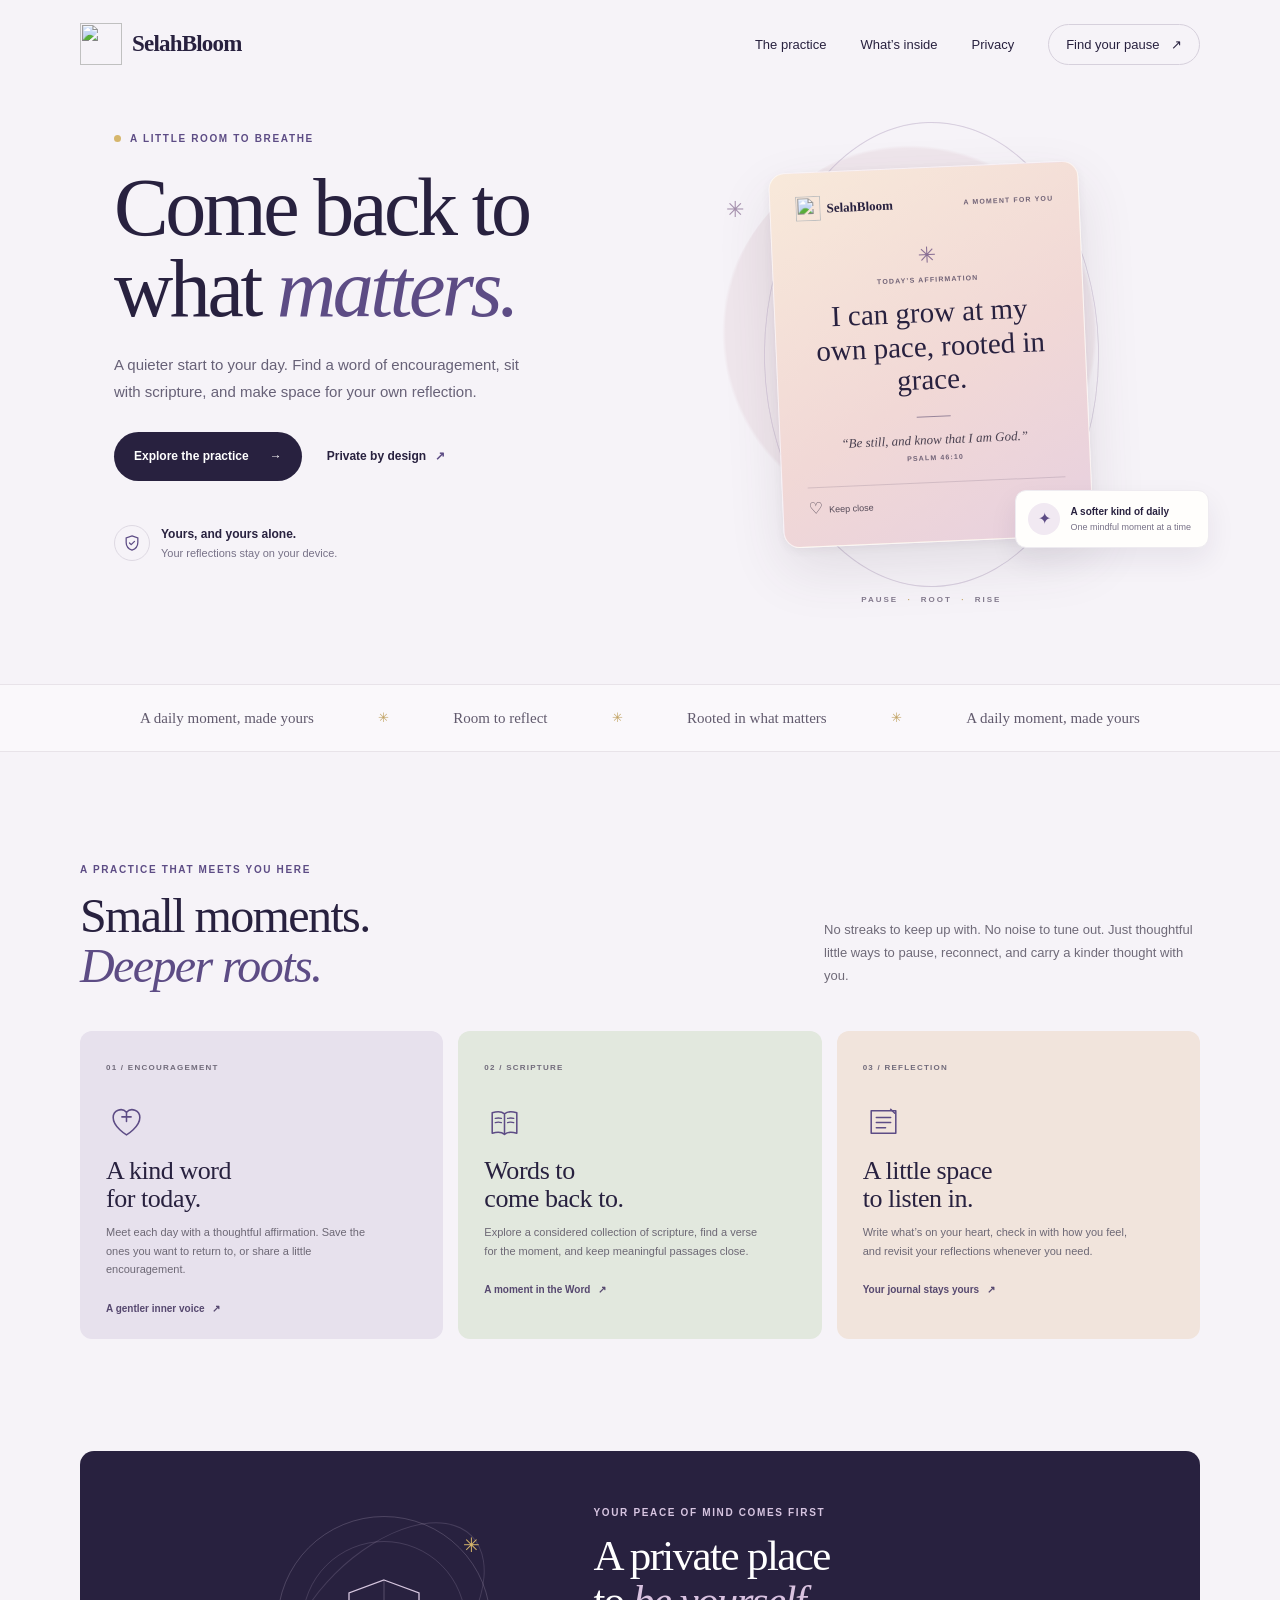
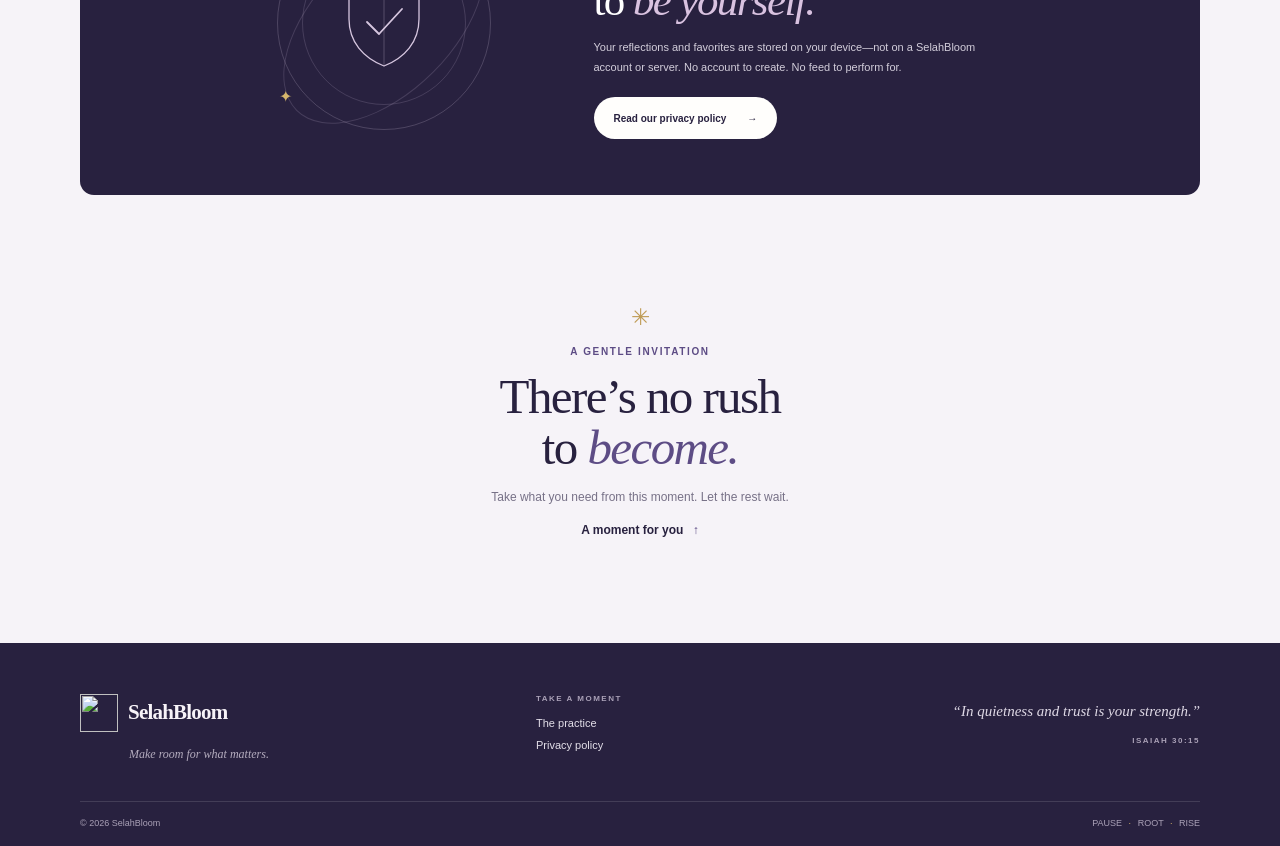
==== index.html @ 2f88e000 "first commit" ====
<!doctype html>
<html lang="en">
  <head>
    <meta charset="utf-8">
    <meta name="viewport" content="width=device-width, initial-scale=1">
    <meta name="theme-color" content="#f6f3f8">
    <meta name="description" content="Make room for a quieter kind of growth. SelahBloom brings daily affirmations, scripture, and private reflection into one gentle ritual.">
    <title>SelahBloom — Pause. Root. Rise.</title>
    <link rel="icon" type="image/png" href="../assets/favicon.png">
    <link rel="stylesheet" href="styles.css">
    <script src="script.js" defer></script>
  </head>
  <body>
    <a class="skip-link" href="#main">Skip to content</a>
    <header class="site-header">
      <div class="shell header-inner">
        <a class="brand" href="index.html" aria-label="SelahBloom home">
          <img src="../assets/brand-mark.png" alt="" width="42" height="42">
          <span class="brand-wordmark">SelahBloom</span>
        </a>
        <button class="menu-toggle" type="button" aria-expanded="false" aria-controls="primary-nav" aria-label="Open navigation">
          <span></span><span></span>
        </button>
        <nav class="primary-nav" id="primary-nav" aria-label="Main navigation">
          <a href="#practice">The practice</a>
          <a href="#features">What’s inside</a>
          <a href="privacy.html">Privacy</a>
          <a class="nav-cta" href="#practice">Find your pause <span aria-hidden="true">↗</span></a>
        </nav>
      </div>
    </header>

    <main id="main">
      <section class="hero shell" id="practice">
        <div class="hero-copy">
          <p class="eyebrow"><span class="eyebrow-dot"></span> A little room to breathe</p>
          <h1>Come back to<br>what <em>matters.</em></h1>
          <p class="hero-description">A quieter start to your day. Find a word of encouragement, sit with scripture, and make space for your own reflection.</p>
          <div class="hero-actions">
            <a class="button button-dark" href="#features">Explore the practice <span aria-hidden="true">→</span></a>
            <a class="text-link" href="privacy.html">Private by design <span aria-hidden="true">↗</span></a>
          </div>
          <div class="hero-note">
            <span class="note-icon" aria-hidden="true">
              <svg viewBox="0 0 24 24" fill="none"><path d="M12 3.5 19 6v5.3c0 4.5-2.9 7.7-7 9.2-4.1-1.5-7-4.7-7-9.2V6l7-2.5Z" stroke="currentColor" stroke-width="1.5"/><path d="m9 12 2 2 4-4" stroke="currentColor" stroke-width="1.5" stroke-linecap="round" stroke-linejoin="round"/></svg>
            </span>
            <span><strong>Yours, and yours alone.</strong><br>Your reflections stay on your device.</span>
          </div>
        </div>

        <div class="hero-art" aria-label="A preview of a daily SelahBloom affirmation">
          <div class="sun-wash"></div>
          <div class="orbit orbit-one"></div>
          <div class="orbit orbit-two"></div>
          <div class="sparkle sparkle-one">✳</div>
          <div class="sparkle sparkle-two">✦</div>
          <div class="preview-card">
            <div class="preview-top">
              <span class="preview-brand"><img src="../assets/brand-mark.png" alt="" width="25" height="25"> SelahBloom</span>
              <span class="preview-date">A MOMENT FOR YOU</span>
            </div>
            <span class="preview-ornament" aria-hidden="true">✳</span>
            <p class="preview-label">TODAY’S AFFIRMATION</p>
            <blockquote>I can grow at my own pace, rooted in grace.</blockquote>
            <span class="preview-rule"></span>
            <p class="preview-scripture">“Be still, and know that I am God.”</p>
            <p class="preview-reference">PSALM 46:10</p>
            <div class="preview-bottom">
              <span><span class="tiny-heart">♡</span> Keep close</span>
              <span class="preview-counter">01 <i>/</i> 05</span>
            </div>
          </div>
          <div class="floating-note"><span class="floating-mark">✦</span><span><strong>A softer kind of daily</strong><br>One mindful moment at a time</span></div>
          <p class="art-caption">PAUSE <span>·</span> ROOT <span>·</span> RISE</p>
        </div>
      </section>

      <section class="ticker" aria-label="SelahBloom values">
        <div class="ticker-inner"><span>A daily moment, made yours</span><i>✳</i><span>Room to reflect</span><i>✳</i><span>Rooted in what matters</span><i>✳</i><span>A daily moment, made yours</span></div>
      </section>

      <section class="intro-section shell" id="features">
        <div class="section-heading">
          <p class="eyebrow">A practice that meets you here</p>
          <h2>Small moments.<br><em>Deeper roots.</em></h2>
        </div>
        <p class="section-intro">No streaks to keep up with. No noise to tune out. Just thoughtful little ways to pause, reconnect, and carry a kinder thought with you.</p>
      </section>

      <section class="feature-grid shell" aria-label="SelahBloom features">
        <article class="feature-card feature-lilac">
          <span class="feature-index">01 / ENCOURAGEMENT</span>
          <span class="feature-icon" aria-hidden="true">
            <svg viewBox="0 0 40 40" fill="none"><path d="M20 33s-13-7.7-13-17a7.5 7.5 0 0 1 13-5.1A7.5 7.5 0 0 1 33 16c0 9.3-13 17-13 17Z" stroke="currentColor" stroke-width="1.5"/><path d="M20 11v9m-4.5-4.5h9" stroke="currentColor" stroke-width="1.5" stroke-linecap="round"/></svg>
          </span>
          <h3>A kind word<br>for today.</h3>
          <p>Meet each day with a thoughtful affirmation. Save the ones you want to return to, or share a little encouragement.</p>
          <span class="feature-link">A gentler inner voice <span aria-hidden="true">↗</span></span>
        </article>
        <article class="feature-card feature-sage">
          <span class="feature-index">02 / SCRIPTURE</span>
          <span class="feature-icon" aria-hidden="true">
            <svg viewBox="0 0 40 40" fill="none"><path d="M20 12.5c-3-2.5-7-2.5-12-1v20c5-1.5 9-1.5 12 1m0-20c3-2.5 7-2.5 12-1v20c-5-1.5-9-1.5-12 1m0-20v20" stroke="currentColor" stroke-width="1.5" stroke-linecap="round" stroke-linejoin="round"/><path d="M11 17c2-.5 4-.5 6 0m-6 4c2-.5 4-.5 6 0m6-4c2-.5 4-.5 6 0m-6 4c2-.5 4-.5 6 0" stroke="currentColor" stroke-width="1.3" stroke-linecap="round"/></svg>
          </span>
          <h3>Words to<br>come back to.</h3>
          <p>Explore a considered collection of scripture, find a verse for the moment, and keep meaningful passages close.</p>
          <span class="feature-link">A moment in the Word <span aria-hidden="true">↗</span></span>
        </article>
        <article class="feature-card feature-peach">
          <span class="feature-index">03 / REFLECTION</span>
          <span class="feature-icon" aria-hidden="true">
            <svg viewBox="0 0 40 40" fill="none"><path d="M8 9.5h24v22H8zM13 16h14M13 21h14m-14 5h9" stroke="currentColor" stroke-width="1.5" stroke-linecap="round" stroke-linejoin="round"/><path d="m27 8 4 4" stroke="currentColor" stroke-width="1.5" stroke-linecap="round"/></svg>
          </span>
          <h3>A little space<br>to listen in.</h3>
          <p>Write what’s on your heart, check in with how you feel, and revisit your reflections whenever you need.</p>
          <span class="feature-link">Your journal stays yours <span aria-hidden="true">↗</span></span>
        </article>
      </section>

      <section class="privacy-banner shell">
        <div class="privacy-art" aria-hidden="true">
          <div class="privacy-ring"></div>
          <svg viewBox="0 0 120 120" fill="none"><path d="M60 17 95 30v26c0 23-14.5 39-35 47C39.5 95 25 79 25 56V30l35-13Z" stroke="currentColor" stroke-width="1.3"/><path d="M43 59 55 71l23-25" stroke="currentColor" stroke-width="1.8" stroke-linecap="round" stroke-linejoin="round"/><path d="M60 17v86" stroke="currentColor" stroke-width=".8" opacity=".35"/></svg>
          <span class="privacy-leaf leaf-a">✳</span><span class="privacy-leaf leaf-b">✦</span>
        </div>
        <div class="privacy-copy">
          <p class="eyebrow">Your peace of mind comes first</p>
          <h2>A private place<br>to <em>be yourself.</em></h2>
          <p>Your reflections and favorites are stored on your device—not on a SelahBloom account or server. No account to create. No feed to perform for.</p>
          <a class="button button-light" href="privacy.html">Read our privacy policy <span aria-hidden="true">→</span></a>
        </div>
      </section>

      <section class="closing-note shell">
        <span class="closing-star" aria-hidden="true">✳</span>
        <p class="eyebrow">A gentle invitation</p>
        <h2>There’s no rush<br>to <em>become.</em></h2>
        <p>Take what you need from this moment. Let the rest wait.</p>
        <a class="text-link" href="#main">A moment for you <span aria-hidden="true">↑</span></a>
      </section>
    </main>

    <footer class="site-footer">
      <div class="shell footer-main">
        <div class="footer-brand">
          <a class="brand brand-light" href="index.html">
            <img src="../assets/brand-mark.png" alt="" width="40" height="40">
            <span class="brand-wordmark">SelahBloom</span>
          </a>
          <p>Make room for what matters.</p>
        </div>
        <div class="footer-links">
          <span>TAKE A MOMENT</span>
          <a href="#features">The practice</a>
          <a href="privacy.html">Privacy policy</a>
        </div>
        <p class="footer-verse">“In quietness and trust is your strength.”<br><span>ISAIAH 30:15</span></p>
      </div>
      <div class="shell footer-bottom"><span>© <span data-year>2026</span> SelahBloom</span><span>PAUSE <i>·</i> ROOT <i>·</i> RISE</span></div>
    </footer>
  </body>
</html>
---- styles.css ----
:root {
  color-scheme: light;
  --ink: #28213f;
  --plum: #5d4c85;
  --muted: #777187;
  --paper: #f6f3f8;
  --white: #fffefc;
  --gold: #d6b66c;
  --sage: #dce5d8;
  --serif: "Iowan Old Style", "Palatino Linotype", "Book Antiqua", Georgia, serif;
  --sans: "Avenir Next", Avenir, "Segoe UI", sans-serif;
}

* { box-sizing: border-box; }

html {
  scroll-behavior: smooth;
  scroll-padding-top: 90px;
}

body {
  margin: 0;
  background: var(--paper);
  color: var(--ink);
  font-family: var(--sans);
  -webkit-font-smoothing: antialiased;
}

a { color: inherit; }

a:focus-visible, button:focus-visible {
  outline: 3px solid #ba8f48;
  outline-offset: 4px;
}

.shell { width: min(1120px, calc(100% - 64px)); margin-inline: auto; }

.skip-link {
  position: absolute;
  top: -60px;
  left: 16px;
  z-index: 20;
  padding: 10px 14px;
  border-radius: 6px;
  background: var(--white);
}

.skip-link:focus { top: 12px; }

.site-header { position: relative; z-index: 5; }

.header-inner {
  min-height: 88px;
  display: flex;
  align-items: center;
  justify-content: space-between;
}

.brand {
  display: inline-flex;
  align-items: center;
  gap: 10px;
  text-decoration: none;
}

.brand img { width: 42px; height: 42px; object-fit: contain; }

.brand-wordmark {
  font-family: var(--serif);
  font-size: 23px;
  font-weight: 600;
  letter-spacing: -.8px;
}

.primary-nav { display: flex; align-items: center; gap: 34px; }

.primary-nav a, .footer-links a {
  font-size: 13px;
  text-decoration: none;
  transition: color .2s ease;
}

.primary-nav a:hover, .footer-links a:hover { color: #a17839; }

.nav-cta {
  padding: 12px 17px;
  border: 1px solid #d6d0dc;
  border-radius: 999px;
}

.nav-cta span { padding-left: 8px; }

.menu-toggle { display: none; }

.hero {
  min-height: 596px;
  display: grid;
  grid-template-columns: 1fr 1fr;
  align-items: center;
  gap: 45px;
  padding-top: 14px;
  padding-bottom: 78px;
}

.hero-copy { position: relative; z-index: 1; padding: 0 0 12px 34px; }

.eyebrow {
  display: flex;
  align-items: center;
  gap: 9px;
  margin: 0 0 23px;
  color: var(--plum);
  font-size: 10px;
  font-weight: 700;
  letter-spacing: 1.65px;
  text-transform: uppercase;
}

.eyebrow-dot { width: 7px; height: 7px; border-radius: 50%; background: var(--gold); }

h1, h2, h3, p { margin-top: 0; }

h1, h2, h3 { font-family: var(--serif); font-weight: 400; }

h1 {
  margin-bottom: 21px;
  font-size: clamp(58px, 7vw, 82px);
  line-height: .99;
  letter-spacing: -3.4px;
}

h1 em, h2 em { color: var(--plum); font-weight: 400; }

.hero-description {
  max-width: 432px;
  margin-bottom: 27px;
  color: #676177;
  font-size: 15px;
  line-height: 1.8;
}

.hero-actions { display: flex; align-items: center; gap: 25px; }

.button {
  display: inline-flex;
  align-items: center;
  justify-content: center;
  gap: 21px;
  min-height: 49px;
  padding: 0 20px;
  border-radius: 999px;
  font-size: 12px;
  font-weight: 600;
  text-decoration: none;
  transition: transform .2s ease, box-shadow .2s ease;
}

.button:hover { transform: translateY(-2px); }
.button-dark { background: var(--ink); color: white; }
.button-dark:hover { box-shadow: 0 8px 20px #28213f24; }
.button-light { background: #fffefc; color: var(--ink); }
.button-light:hover { box-shadow: 0 8px 20px #15112824; }

.text-link {
  color: var(--ink);
  font-size: 12px;
  font-weight: 600;
  text-decoration: none;
}

.text-link span { padding-left: 6px; color: var(--plum); }

.hero-note {
  display: flex;
  align-items: center;
  gap: 11px;
  margin-top: 43px;
  color: var(--muted);
  font-size: 11px;
  line-height: 1.7;
}

.hero-note strong { color: var(--ink); font-size: 12px; font-weight: 600; }

.note-icon {
  display: grid;
  width: 36px;
  height: 36px;
  place-items: center;
  border: 1px solid #ded9e3;
  border-radius: 50%;
  color: var(--plum);
}

.note-icon svg { width: 20px; height: 20px; }

.hero-art {
  position: relative;
  display: grid;
  min-height: 486px;
  place-items: center;
  isolation: isolate;
}

.sun-wash {
  position: absolute;
  z-index: -2;
  width: min(92%, 430px);
  aspect-ratio: 1;
  border-radius: 50%;
  background: radial-gradient(circle at 45% 45%, #e6d9e8 0, #e6d9e8 34%, #efe6ec 35%, #efe6ec 55%, #f6f3f8 56%);
}

.orbit { position: absolute; z-index: -1; width: 465px; height: 465px; border: 1px solid #bfb2ca70; border-radius: 50%; }
.orbit-one { transform: scaleX(.72) rotate(-23deg); }
.orbit-two { transform: scaleX(.72) rotate(32deg); border-color: #bfb2ca48; }

.preview-card {
  position: relative;
  width: min(310px, 76%);
  min-height: 375px;
  padding: 23px 25px 19px;
  border: 1px solid #ffffffa6;
  border-radius: 16px;
  background: linear-gradient(150deg, #f8e9da 0%, #f1d8d6 56%, #e7d0df 100%);
  box-shadow: 0 23px 55px #4c3a501e, 0 3px 8px #4c3a5010;
  transform: rotate(-2.5deg);
}

.preview-top, .preview-bottom { display: flex; align-items: center; justify-content: space-between; }
.preview-brand { display: inline-flex; align-items: center; gap: 6px; font-family: var(--serif); font-size: 13px; font-weight: 600; }
.preview-brand img { width: 25px; height: 25px; object-fit: contain; }
.preview-date, .preview-label, .preview-reference { color: #706276; font-size: 7px; font-weight: 700; letter-spacing: 1.15px; }
.preview-ornament { display: block; margin-top: 27px; color: #896f94; font-size: 22px; text-align: center; }
.preview-label { margin: 7px 0 13px; text-align: center; }
.preview-card blockquote { max-width: 245px; margin: 0 auto; font-family: var(--serif); font-size: 29px; line-height: 1.16; text-align: center; }
.preview-rule { display: block; width: 34px; height: 1px; margin: 19px auto 15px; background: #99869b; }
.preview-scripture { margin: 0 auto 6px; color: #4a4150; font-family: var(--serif); font-size: 13px; font-style: italic; text-align: center; }
.preview-reference { margin-bottom: 21px; text-align: center; }
.preview-bottom { padding-top: 11px; border-top: 1px solid #5e4d6430; color: #544957; font-size: 9px; }
.tiny-heart { margin-right: 4px; font-size: 16px; vertical-align: -1px; }
.preview-counter { color: #706276; font-size: 10px; }
.preview-counter i { color: #b5a4b7; font-style: normal; }

.sparkle { position: absolute; color: #a590ad; }
.sparkle-one { top: 86px; left: 63px; font-size: 22px; }
.sparkle-two { right: 57px; bottom: 86px; color: #c29c55; font-size: 19px; }

.floating-note {
  position: absolute;
  right: -9px;
  bottom: 49px;
  display: flex;
  align-items: center;
  gap: 10px;
  padding: 12px 17px 12px 12px;
  border: 1px solid #eeebf0;
  border-radius: 11px;
  background: #fffefc;
  box-shadow: 0 12px 28px #28213f13;
  color: var(--muted);
  font-size: 9px;
  line-height: 1.6;
}

.floating-note strong { color: var(--ink); font-size: 10px; font-weight: 600; }
.floating-mark { display: grid; width: 32px; height: 32px; place-items: center; border-radius: 50%; background: #f1e9f2; color: var(--plum); font-size: 16px; }
.art-caption { position: absolute; bottom: -7px; left: 50%; margin: 0; color: #82798c; font-size: 8px; font-weight: 700; letter-spacing: 2px; transform: translateX(-50%); white-space: nowrap; }
.art-caption span { padding-inline: 5px; color: #c3a364; }

.ticker { overflow: hidden; border-block: 1px solid #e8e3e9; background: #faf8fb; }
.ticker-inner { display: flex; justify-content: space-between; align-items: center; gap: 25px; min-height: 66px; padding-inline: max(32px, calc((100% - 1000px) / 2)); color: #615a6d; font-family: var(--serif); font-size: 15px; white-space: nowrap; }
.ticker-inner i { color: #c1a363; font-size: 13px; font-style: normal; }

.intro-section { display: flex; align-items: end; justify-content: space-between; gap: 50px; padding-top: 112px; padding-bottom: 39px; }
.section-heading .eyebrow { margin-bottom: 16px; }
.section-heading h2, .privacy-copy h2, .closing-note h2 { margin: 0; font-size: 48px; line-height: 1.05; letter-spacing: -1.6px; }
.section-intro { width: 376px; margin-bottom: 4px; color: #6f6a78; font-size: 13px; line-height: 1.8; }

.feature-grid { display: grid; grid-template-columns: repeat(3, 1fr); gap: 15px; padding-bottom: 112px; }
.feature-card { position: relative; min-height: 308px; padding: 25px 26px 23px; border-radius: 12px; }
.feature-lilac { background: #e7e1ed; }
.feature-sage { background: #e2e8de; }
.feature-peach { background: #f1e4dc; }
.feature-index { color: #716b7b; font-size: 8px; font-weight: 700; letter-spacing: 1.25px; }
.feature-icon { display: block; width: 41px; height: 41px; margin-top: 27px; color: var(--plum); }
.feature-icon svg { width: 100%; height: 100%; }
.feature-card h3 { margin: 15px 0 10px; font-size: 26px; line-height: 1.08; letter-spacing: -.45px; }
.feature-card p { max-width: 285px; margin-bottom: 19px; color: #6d6875; font-size: 11px; line-height: 1.7; }
.feature-link { color: #56486f; font-size: 10px; font-weight: 600; }
.feature-link span { padding-left: 5px; }

.privacy-banner { position: relative; display: grid; grid-template-columns: .9fr 1.1fr; align-items: center; min-height: 344px; overflow: hidden; padding: 42px 95px; border-radius: 14px; background: var(--ink); color: white; }
.privacy-art { position: relative; display: grid; width: 220px; aspect-ratio: 1; place-items: center; justify-self: center; color: #d6c6df; }
.privacy-art svg { width: 120px; height: 120px; }
.privacy-ring { position: absolute; inset: 3px; border: 1px solid #d6c6df37; border-radius: 50%; }
.privacy-ring::before, .privacy-ring::after { position: absolute; content: ""; inset: 24px; border: 1px solid #d6c6df2c; border-radius: 50%; }
.privacy-ring::after { inset: -18px 36px; transform: rotate(45deg); }
.privacy-leaf { position: absolute; color: #d6b66c; }
.leaf-a { top: 20px; right: 14px; font-size: 20px; }
.leaf-b { bottom: 27px; left: 5px; font-size: 16px; }
.privacy-copy { max-width: 420px; }
.privacy-copy .eyebrow { margin-bottom: 15px; color: #d7c5e1; }
.privacy-copy h2 { margin-bottom: 14px; color: white; font-size: 43px; }
.privacy-copy h2 em { color: #d9c2e0; }
.privacy-copy > p:not(.eyebrow) { max-width: 387px; margin-bottom: 20px; color: #d3cedb; font-size: 11px; line-height: 1.85; }
.privacy-copy .button { min-height: 42px; font-size: 10px; }

.closing-note { position: relative; padding-top: 109px; padding-bottom: 105px; text-align: center; }
.closing-star { display: block; margin-bottom: 15px; color: #bf9b55; font-size: 23px; }
.closing-note .eyebrow { justify-content: center; margin-bottom: 14px; }
.closing-note h2 { font-size: 49px; }
.closing-note > p:not(.eyebrow) { margin: 16px 0; color: var(--muted); font-size: 12px; }

.site-footer { background: #28213f; color: #eeebf2; }
.footer-main { display: grid; grid-template-columns: 1.2fr .8fr 1fr; gap: 40px; padding-top: 51px; padding-bottom: 39px; }
.brand-light .brand-wordmark { color: #f7f3f8; font-size: 21px; }
.brand-light img { width: 38px; height: 38px; }
.footer-brand > p { margin: 11px 0 0 49px; color: #b5adbf; font-family: var(--serif); font-size: 12px; font-style: italic; }
.footer-links { display: flex; flex-direction: column; align-items: flex-start; gap: 10px; }
.footer-links > span { margin-bottom: 4px; color: #aaa1b7; font-size: 8px; font-weight: 700; letter-spacing: 1.5px; }
.footer-links a { color: #e3dfe9; font-size: 11px; }
.footer-verse { justify-self: end; margin: 4px 0 0; color: #ded8e5; font-family: var(--serif); font-size: 15px; font-style: italic; line-height: 1.8; text-align: right; }
.footer-verse span { color: #aaa1b7; font-family: var(--sans); font-size: 8px; font-style: normal; font-weight: 700; letter-spacing: 1.5px; }
.footer-bottom { display: flex; justify-content: space-between; padding-top: 16px; padding-bottom: 18px; border-top: 1px solid #ffffff20; color: #aaa1b7; font-size: 9px; }
.footer-bottom i { padding-inline: 4px; color: #d6b66c; font-style: normal; }

/* Privacy policy */
.policy-hero { padding: 36px 0 49px; background: #eee8f0; }
.back-link { display: inline-flex; gap: 9px; margin-bottom: 34px; color: #625a70; font-size: 11px; text-decoration: none; }
.back-link span { color: var(--plum); }
.policy-hero .eyebrow { margin-bottom: 16px; }
.policy-hero h1 { margin-bottom: 13px; font-size: clamp(46px, 5vw, 60px); letter-spacing: -2px; }
.policy-updated { margin: 0; color: #777184; font-size: 11px; }
.policy-layout { display: block; padding-top: 54px; padding-bottom: 84px; }
.policy-content { min-width: 0; }
.policy-lede { margin: 0 0 14px; color: #514a5e; font-family: var(--serif); font-size: 19px; line-height: 1.65; }
.policy-intro { margin: 0 0 36px; color: #6a6472; font-size: 12px; line-height: 1.9; }
.policy-content section { padding: 0 0 24px; margin-bottom: 25px; border-bottom: 1px solid #e4dfe7; scroll-margin-top: 25px; }
.policy-content h2 { margin-bottom: 12px; font-size: 21px; letter-spacing: -.2px; }
.policy-content section > p { margin-bottom: 11px; color: #6a6472; font-size: 12px; line-height: 1.9; }
.policy-content section > p:last-child { margin-bottom: 0; }
.policy-content .contact-panel { padding: 22px; border: 1px solid #e7d8bd; border-radius: 9px; background: #f4eddf; }
.contact-panel h2 { font-size: 23px; }
.policy-content .contact-panel > p { color: #5f5546; }
.contact-panel strong { font-weight: 600; }
.policy-content .contact-panel strong { font-weight: 600; }

@media (min-width: 1400px) {
  .hero { min-height: 640px; }
}

@media (max-width: 900px) {
  .shell { width: min(100% - 48px, 720px); }
  .header-inner { min-height: 76px; }
  .primary-nav { gap: 20px; }
  .hero { min-height: 555px; gap: 16px; }
  .hero-copy { padding-left: 0; }
  h1 { font-size: 67px; }
  .hero-art { min-height: 415px; }
  .orbit { width: 390px; height: 390px; }
  .preview-card { width: 280px; min-height: 350px; }
  .preview-card blockquote { font-size: 25px; }
  .floating-note { right: -12px; bottom: 28px; }
  .intro-section { padding-top: 88px; }
  .feature-grid { gap: 10px; padding-bottom: 85px; }
  .feature-card { min-height: 330px; padding-inline: 19px; }
  .privacy-banner { padding-inline: 48px; }
}

@media (max-width: 640px) {
  html { scroll-padding-top: 74px; }
  .shell { width: calc(100% - 40px); }
  .header-inner { min-height: 72px; }
  .brand img { width: 37px; height: 37px; }
  .brand-wordmark { font-size: 21px; }
  .menu-toggle {
    display: flex;
    width: 42px;
    height: 42px;
    flex-direction: column;
    align-items: center;
    justify-content: center;
    gap: 5px;
    border: 1px solid #ded9e3;
    border-radius: 50%;
    background: transparent;
    cursor: pointer;
  }
  .menu-toggle span { display: block; width: 15px; height: 1px; background: var(--ink); transition: transform .2s ease; }
  .menu-toggle[aria-expanded="true"] span:first-child { transform: translateY(3px) rotate(45deg); }
  .menu-toggle[aria-expanded="true"] span:last-child { transform: translateY(-3px) rotate(-45deg); }
  .primary-nav {
    position: absolute;
    top: 62px;
    right: 20px;
    left: 20px;
    display: none;
    align-items: stretch;
    gap: 0;
    padding: 10px 16px;
    border: 1px solid #e7e1e9;
    border-radius: 12px;
    background: #fffefc;
    box-shadow: 0 14px 30px #28213f16;
  }
  .primary-nav.is-open { display: flex; flex-direction: column; }
  .primary-nav a { padding: 13px 6px; }
  .primary-nav .nav-cta { margin: 5px 0; padding: 12px; border-radius: 8px; }
  .hero { grid-template-columns: 1fr; gap: 3px; padding-top: 49px; padding-bottom: 58px; }
  .hero-copy { padding: 0; }
  .eyebrow { margin-bottom: 18px; font-size: 9px; }
  h1 { margin-bottom: 17px; font-size: clamp(57px, 15vw, 73px); letter-spacing: -2.9px; }
  .hero-description { max-width: 405px; font-size: 13px; }
  .hero-actions { flex-wrap: wrap; gap: 16px 20px; }
  .button { min-height: 46px; }
  .hero-note { margin-top: 25px; }
  .hero-art { min-height: 432px; margin-top: 17px; overflow-x: clip; }
  .sun-wash { width: min(96%, 370px); }
  .orbit { width: min(106vw, 410px); height: min(106vw, 410px); }
  .preview-card { width: min(286px, 78%); min-height: 352px; padding-inline: 22px; }
  .preview-card blockquote { font-size: 26px; }
  .sparkle-one { top: 67px; left: 4px; }
  .sparkle-two { right: 6px; bottom: 78px; }
  .floating-note { right: 0; bottom: 13px; }
  .art-caption { bottom: -10px; }
  .ticker-inner { width: max-content; min-height: 57px; justify-content: flex-start; gap: 20px; padding-inline: 20px; font-size: 13px; }
  .ticker-inner span:nth-of-type(n+4), .ticker-inner i:nth-of-type(n+3) { display: none; }
  .intro-section { display: block; padding-top: 75px; padding-bottom: 26px; }
  .section-heading h2, .closing-note h2 { font-size: 42px; }
  .section-intro { width: auto; max-width: 400px; margin: 19px 0 0; font-size: 12px; }
  .feature-grid { grid-template-columns: 1fr; gap: 11px; padding-bottom: 67px; }
  .feature-card { min-height: 0; padding: 23px 24px; }
  .feature-icon { width: 38px; height: 38px; margin-top: 20px; }
  .feature-card h3 br { display: none; }
  .feature-card p { max-width: 340px; margin-bottom: 14px; }
  .privacy-banner { grid-template-columns: 1fr; gap: 16px; padding: 30px 25px 34px; }
  .privacy-art { width: 160px; }
  .privacy-art svg { width: 95px; height: 95px; }
  .privacy-copy { max-width: none; }
  .privacy-copy .eyebrow { margin-bottom: 12px; }
  .privacy-copy h2 { font-size: 38px; }
  .privacy-copy > p:not(.eyebrow) { font-size: 11px; }
  .closing-note { padding-top: 74px; padding-bottom: 71px; }
  .footer-main { grid-template-columns: 1fr 1fr; gap: 29px 12px; padding-top: 37px; padding-bottom: 27px; }
  .footer-brand > p { margin-left: 0; }
  .footer-verse { grid-column: 1 / -1; justify-self: start; text-align: left; }
  .footer-bottom { font-size: 8px; }
  .policy-hero { padding-top: 23px; padding-bottom: 37px; }
  .back-link { margin-bottom: 31px; }
  .policy-hero h1 { font-size: clamp(48px, 12vw, 62px); letter-spacing: -2.5px; }
  .policy-layout { padding-top: 32px; padding-bottom: 65px; }
  .policy-lede { margin-bottom: 12px; font-size: 17px; }
  .policy-intro { margin-bottom: 30px; }
  .policy-content section { padding-bottom: 25px; margin-bottom: 25px; }
  .policy-content h2 { font-size: 20px; }
  .policy-content section > p { font-size: 11px; }
}

@media (prefers-reduced-motion: reduce) {
  *, *::before, *::after { scroll-behavior: auto !important; transition-duration: .01ms !important; animation-duration: .01ms !important; animation-iteration-count: 1 !important; }
}
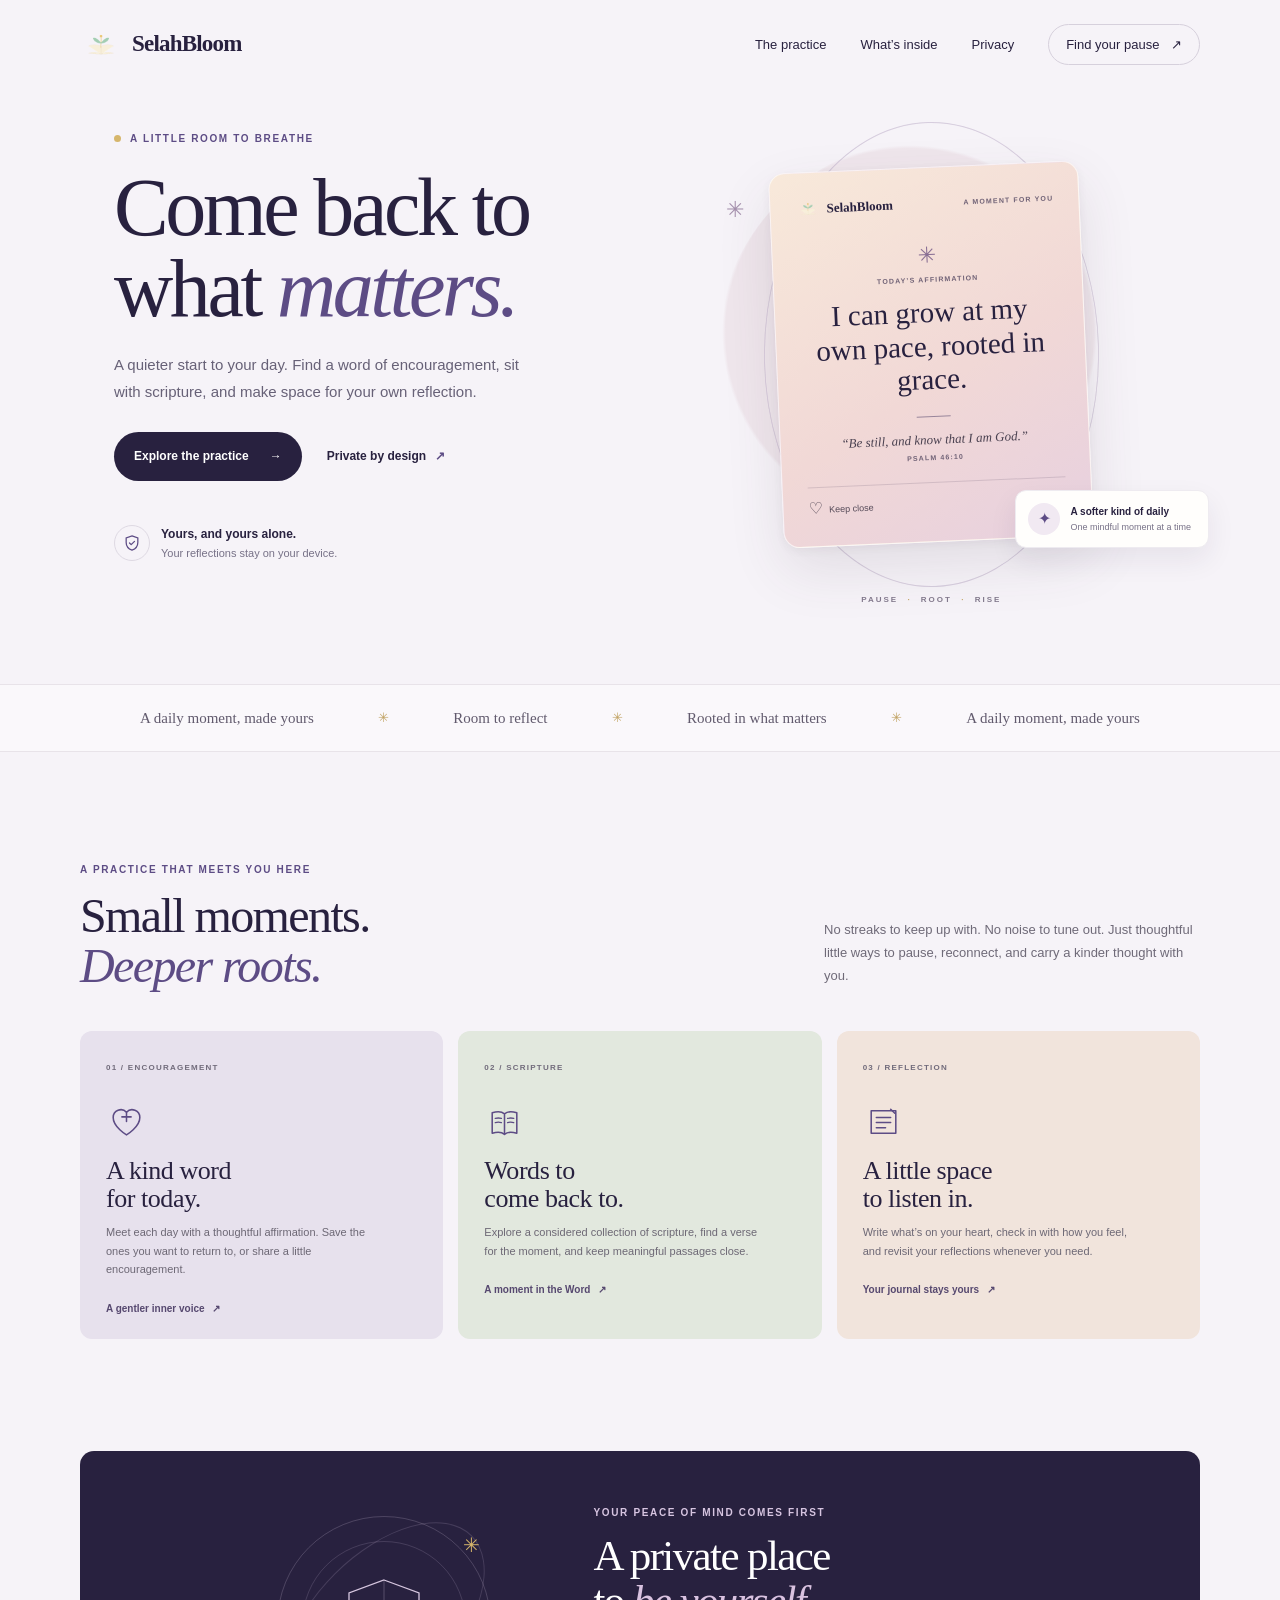
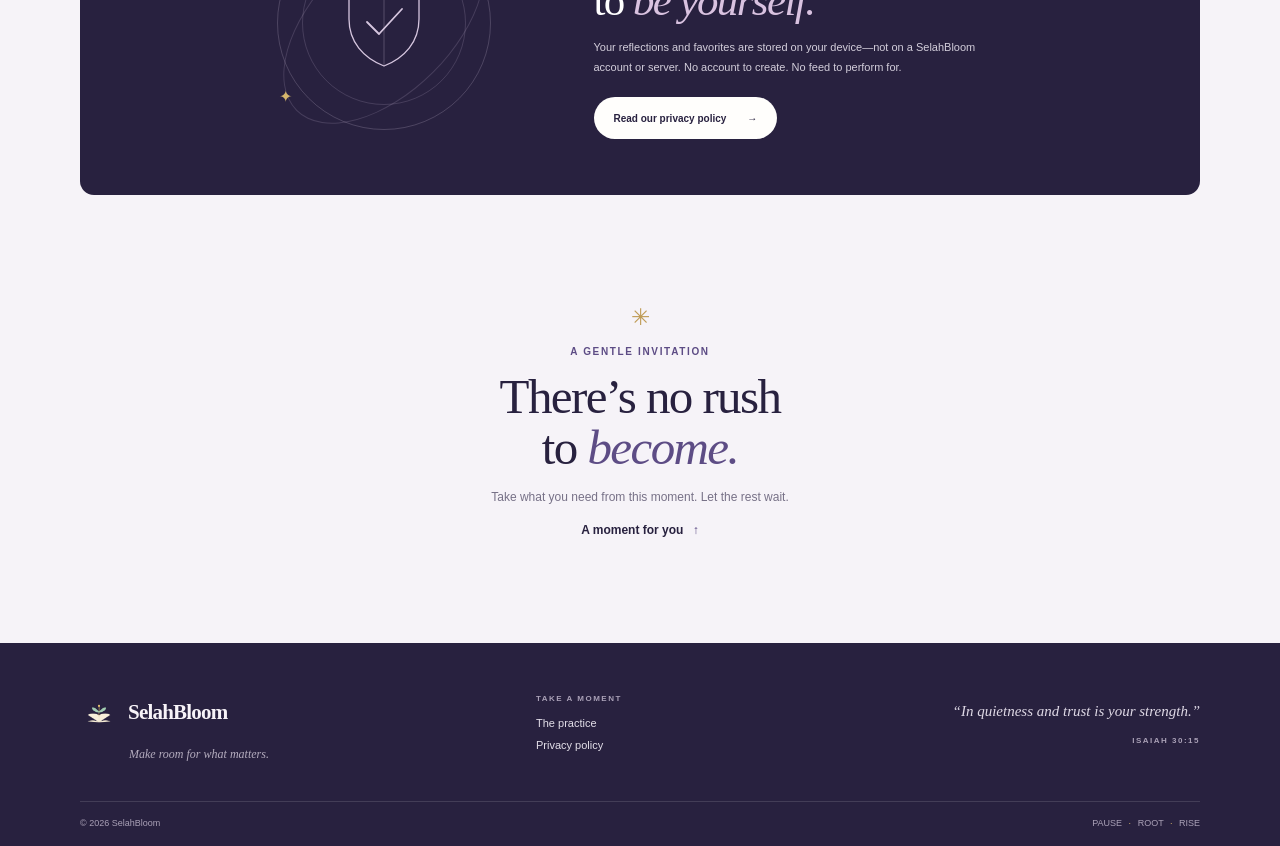
==== commit c27c50e8: "first commit" ====
--- a/index.html
+++ b/index.html
@@ -6,7 +6,7 @@
     <meta name="theme-color" content="#f6f3f8">
     <meta name="description" content="Make room for a quieter kind of growth. SelahBloom brings daily affirmations, scripture, and private reflection into one gentle ritual.">
     <title>SelahBloom — Pause. Root. Rise.</title>
-    <link rel="icon" type="image/png" href="../assets/favicon.png">
+    <link rel="icon" type="image/png" href="assets/favicon.png">
     <link rel="stylesheet" href="styles.css">
     <script src="script.js" defer></script>
   </head>
@@ -15,7 +15,7 @@
     <header class="site-header">
       <div class="shell header-inner">
         <a class="brand" href="index.html" aria-label="SelahBloom home">
-          <img src="../assets/brand-mark.png" alt="" width="42" height="42">
+          <img src="assets/brand-mark.png" alt="" width="42" height="42">
           <span class="brand-wordmark">SelahBloom</span>
         </a>
         <button class="menu-toggle" type="button" aria-expanded="false" aria-controls="primary-nav" aria-label="Open navigation">
@@ -56,7 +56,7 @@
           <div class="sparkle sparkle-two">✦</div>
           <div class="preview-card">
             <div class="preview-top">
-              <span class="preview-brand"><img src="../assets/brand-mark.png" alt="" width="25" height="25"> SelahBloom</span>
+              <span class="preview-brand"><img src="assets/brand-mark.png" alt="" width="25" height="25"> SelahBloom</span>
               <span class="preview-date">A MOMENT FOR YOU</span>
             </div>
             <span class="preview-ornament" aria-hidden="true">✳</span>
@@ -144,7 +144,7 @@
       <div class="shell footer-main">
         <div class="footer-brand">
           <a class="brand brand-light" href="index.html">
-            <img src="../assets/brand-mark.png" alt="" width="40" height="40">
+            <img src="assets/brand-mark.png" alt="" width="40" height="40">
             <span class="brand-wordmark">SelahBloom</span>
           </a>
           <p>Make room for what matters.</p>
